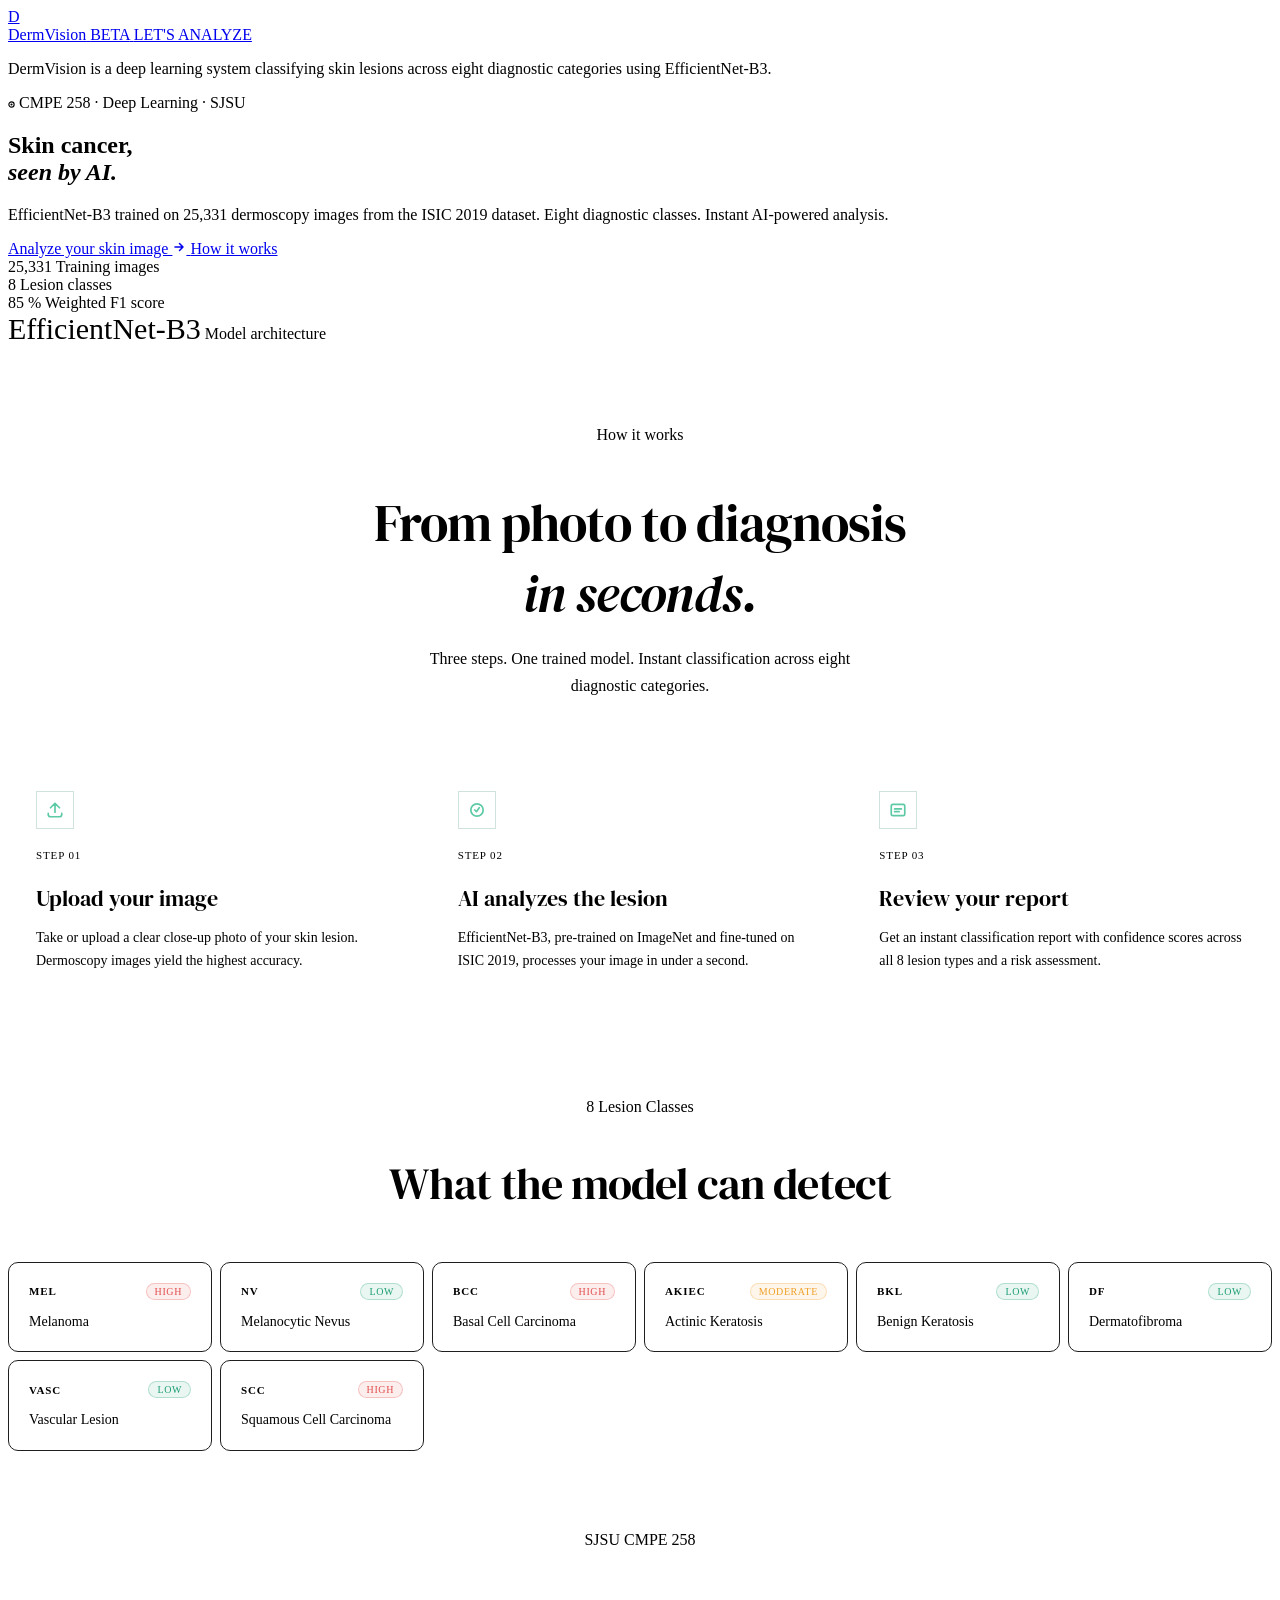
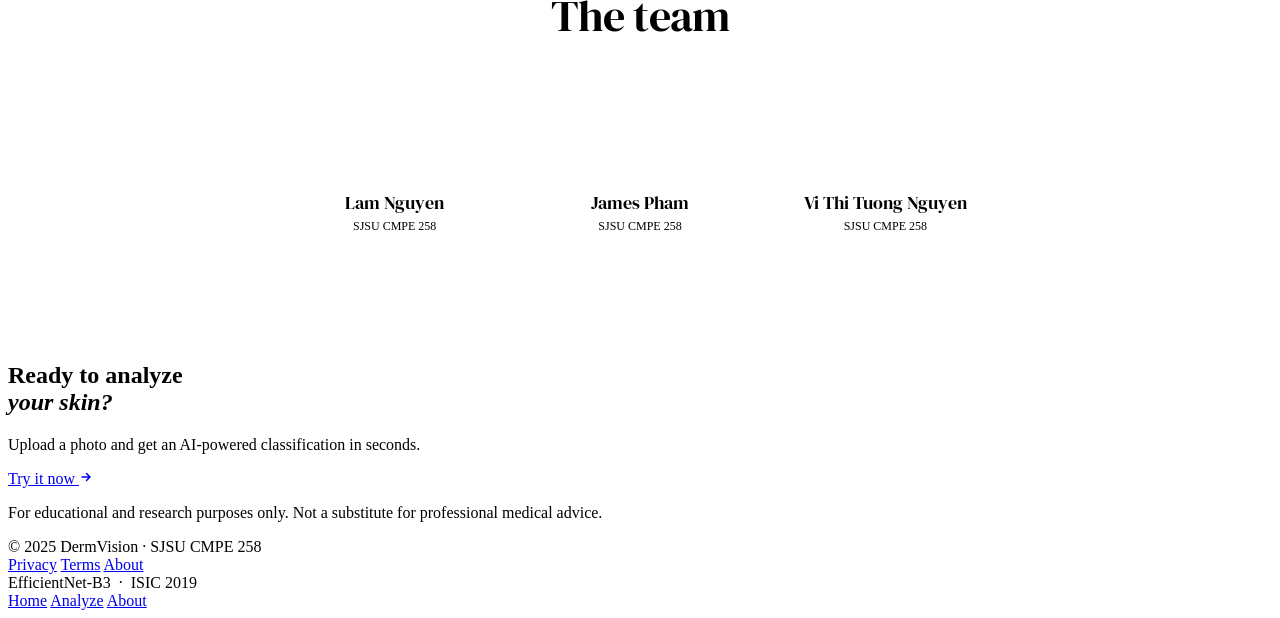
==== app/web/about.html @ 05128d47 "Add custom web UI with Three.js homepage, FastAPI server, and design system - app/server.py: FastAPI" ====
<!DOCTYPE html>
<html lang="en">
<head>
  <meta charset="UTF-8">
  <meta name="viewport" content="width=device-width, initial-scale=1.0">
  <title>DermVision — About</title>
  <link rel="preconnect" href="https://fonts.googleapis.com">
  <link rel="preconnect" href="https://fonts.gstatic.com" crossorigin>
  <link href="https://fonts.googleapis.com/css2?family=Space+Mono:wght@400;700&family=Unbounded:wght@300;400;700;900&family=DM+Sans:opsz,wght@9..40,300;9..40,400;9..40,500;9..40,600&family=DM+Serif+Display:ital@0;1&display=swap" rel="stylesheet">
  <link rel="stylesheet" href="/css/styles.css">
</head>
<body>

<!-- ── Shared top nav (matches homepage style) ────────────────────────── -->
<nav class="site-nav">
  <a href="/" class="site-logo-wrap">
    <div class="site-logo-circle">D</div>
    <span class="site-logo-name">DermVision</span>
    <span class="site-logo-badge">BETA</span>
  </a>
  <a href="/analyze" class="site-cta-btn">LET'S ANALYZE</a>
</nav>
<div class="site-tagline">
  <p>DermVision is a deep learning system classifying skin lesions across eight diagnostic categories using EfficientNet&#8209;B3.</p>
</div>

<div class="page-top">

  <!-- ── Hero ─────────────────────────────────────────────────────────── -->
  <section class="hero-about">
    <div class="container">
      <div class="hero-about-inner">
        <div class="badge" style="margin-bottom:20px;">
          <svg width="7" height="7" viewBox="0 0 8 8" fill="none">
            <circle cx="4" cy="4" r="3" stroke="currentColor" stroke-width="1.3"/>
            <circle cx="4" cy="4" r="1.2" fill="currentColor"/>
          </svg>
          CMPE 258 · Deep Learning · SJSU
        </div>
        <h1 class="hero-title">
          Skin cancer,<br><em>seen by AI.</em>
        </h1>
        <p class="hero-sub">
          EfficientNet-B3 trained on 25,331 dermoscopy images from the ISIC 2019 dataset.
          Eight diagnostic classes. Instant AI-powered analysis.
        </p>
        <div class="hero-actions">
          <a href="/analyze" class="btn btn-primary btn-lg">
            Analyze your skin image
            <svg width="14" height="14" viewBox="0 0 14 14" fill="none">
              <path d="M3 7h8M7.5 3.5L11 7l-3.5 3.5" stroke="currentColor" stroke-width="1.5" stroke-linecap="round" stroke-linejoin="round"/>
            </svg>
          </a>
          <a href="#how" class="btn btn-secondary btn-lg">How it works</a>
        </div>
      </div>
    </div>
  </section>

  <!-- ── Stats strip ────────────────────────────────────────────────────── -->
  <div class="stats-strip section-reveal">
    <div class="stat-item">
      <span class="stat-num" data-count="25331">0</span>
      <span class="stat-label">Training images</span>
    </div>
    <div class="stat-item">
      <span class="stat-num" data-count="8">0</span>
      <span class="stat-label">Lesion classes</span>
    </div>
    <div class="stat-item">
      <span class="stat-num" data-count="85">0</span>
      <span class="stat-label">% Weighted F1 score</span>
    </div>
    <div class="stat-item">
      <span class="stat-num" style="font-size:clamp(20px,3vw,30px);padding-top:6px;">EfficientNet-B3</span>
      <span class="stat-label">Model architecture</span>
    </div>
  </div>

  <!-- ── How it works ───────────────────────────────────────────────────── -->
  <section id="how" style="padding:80px 0 0;">
    <div class="container">
      <div style="text-align:center;margin-bottom:60px;" class="section-reveal">
        <span class="badge" style="margin-bottom:16px;">How it works</span>
        <h2 style="font-family:'DM Serif Display',serif;font-size:clamp(32px,5vw,52px);font-weight:400;letter-spacing:-0.02em;margin-bottom:16px;">
          From photo to diagnosis<br><em style="font-style:italic;">in seconds.</em>
        </h2>
        <p style="font-size:16px;color:var(--text-secondary);max-width:460px;margin:0 auto;line-height:1.7;">
          Three steps. One trained model. Instant classification across eight diagnostic categories.
        </p>
      </div>

      <div style="display:grid;grid-template-columns:repeat(auto-fit,minmax(240px,1fr));gap:1px;background:var(--bg-border);border:var(--border);border-radius:var(--r-lg);overflow:hidden;margin-bottom:80px;" class="section-reveal">
        <!-- Step 1 -->
        <div style="background:var(--bg-surface);padding:32px 28px;">
          <div style="width:36px;height:36px;border-radius:var(--r-md);background:var(--accent-subtle);border:0.5px solid rgba(15,110,86,0.2);display:flex;align-items:center;justify-content:center;margin-bottom:20px;">
            <svg width="18" height="18" viewBox="0 0 16 16" fill="none">
              <path d="M8 2v8M4 6l4-4 4 4" stroke="#5dcaa5" stroke-width="1.5" stroke-linecap="round" stroke-linejoin="round"/>
              <path d="M2 11v1a2 2 0 002 2h8a2 2 0 002-2v-1" stroke="#5dcaa5" stroke-width="1.5" stroke-linecap="round"/>
            </svg>
          </div>
          <div style="font-size:11px;font-weight:500;letter-spacing:.08em;text-transform:uppercase;color:var(--text-muted);margin-bottom:10px;">Step 01</div>
          <h3 style="font-family:'DM Serif Display',serif;font-size:22px;font-weight:400;margin-bottom:10px;">Upload your image</h3>
          <p style="font-size:14px;color:var(--text-secondary);line-height:1.6;">Take or upload a clear close-up photo of your skin lesion. Dermoscopy images yield the highest accuracy.</p>
        </div>
        <!-- Step 2 -->
        <div style="background:var(--bg-surface);padding:32px 28px;">
          <div style="width:36px;height:36px;border-radius:var(--r-md);background:var(--accent-subtle);border:0.5px solid rgba(15,110,86,0.2);display:flex;align-items:center;justify-content:center;margin-bottom:20px;">
            <svg width="18" height="18" viewBox="0 0 16 16" fill="none">
              <circle cx="8" cy="8" r="5.5" stroke="#5dcaa5" stroke-width="1.5"/>
              <path d="M6 8l1.5 1.5L10 6" stroke="#5dcaa5" stroke-width="1.5" stroke-linecap="round" stroke-linejoin="round"/>
            </svg>
          </div>
          <div style="font-size:11px;font-weight:500;letter-spacing:.08em;text-transform:uppercase;color:var(--text-muted);margin-bottom:10px;">Step 02</div>
          <h3 style="font-family:'DM Serif Display',serif;font-size:22px;font-weight:400;margin-bottom:10px;">AI analyzes the lesion</h3>
          <p style="font-size:14px;color:var(--text-secondary);line-height:1.6;">EfficientNet-B3, pre-trained on ImageNet and fine-tuned on ISIC 2019, processes your image in under a second.</p>
        </div>
        <!-- Step 3 -->
        <div style="background:var(--bg-surface);padding:32px 28px;">
          <div style="width:36px;height:36px;border-radius:var(--r-md);background:var(--accent-subtle);border:0.5px solid rgba(15,110,86,0.2);display:flex;align-items:center;justify-content:center;margin-bottom:20px;">
            <svg width="18" height="18" viewBox="0 0 16 16" fill="none">
              <rect x="2" y="3" width="12" height="10" rx="1.5" stroke="#5dcaa5" stroke-width="1.5"/>
              <path d="M5 7h6M5 9.5h4" stroke="#5dcaa5" stroke-width="1.5" stroke-linecap="round"/>
            </svg>
          </div>
          <div style="font-size:11px;font-weight:500;letter-spacing:.08em;text-transform:uppercase;color:var(--text-muted);margin-bottom:10px;">Step 03</div>
          <h3 style="font-family:'DM Serif Display',serif;font-size:22px;font-weight:400;margin-bottom:10px;">Review your report</h3>
          <p style="font-size:14px;color:var(--text-secondary);line-height:1.6;">Get an instant classification report with confidence scores across all 8 lesion types and a risk assessment.</p>
        </div>
      </div>
    </div>
  </section>

  <!-- ── Classes grid ───────────────────────────────────────────────────── -->
  <section id="research" style="padding:0 0 80px;" class="section-reveal">
    <div class="container">
      <div style="text-align:center;margin-bottom:48px;">
        <span class="badge" style="margin-bottom:16px;">8 Lesion Classes</span>
        <h2 style="font-family:'DM Serif Display',serif;font-size:clamp(28px,4vw,44px);font-weight:400;letter-spacing:-0.02em;">
          What the model can detect
        </h2>
      </div>
      <div style="display:grid;grid-template-columns:repeat(auto-fill,minmax(200px,1fr));gap:8px;" id="classes-grid"></div>
      <script>
        (function(){
          var classes=[
            ["MEL","Melanoma","high","#e24b4a"],
            ["NV","Melanocytic Nevus","low","#1d9e75"],
            ["BCC","Basal Cell Carcinoma","high","#e24b4a"],
            ["AKIEC","Actinic Keratosis","moderate","#ef9f27"],
            ["BKL","Benign Keratosis","low","#1d9e75"],
            ["DF","Dermatofibroma","low","#1d9e75"],
            ["VASC","Vascular Lesion","low","#1d9e75"],
            ["SCC","Squamous Cell Carcinoma","high","#e24b4a"]
          ];
          var grid=document.getElementById("classes-grid");
          classes.forEach(function(c){
            var code=c[0],name=c[1],risk=c[2],color=c[3];
            var div=document.createElement("div");
            div.style.cssText="background:var(--bg-surface);border:0.5px solid #1f1f1f;border-radius:10px;padding:20px;transition:transform 200ms ease,border-color 150ms ease;cursor:default;";
            div.onmouseover=function(){this.style.transform="translateY(-3px)";this.style.borderColor="rgba(255,255,255,0.1)";};
            div.onmouseout=function(){this.style.transform="";this.style.borderColor="";};
            div.innerHTML='<div style="display:flex;align-items:center;justify-content:space-between;margin-bottom:12px;"><span style="font-size:11px;font-weight:600;letter-spacing:.08em;color:var(--text-muted)">'+code+'</span><span style="display:inline-flex;align-items:center;gap:4px;font-size:10px;font-weight:500;letter-spacing:.06em;text-transform:uppercase;background:'+color+'18;color:'+color+';border:0.5px solid '+color+'44;border-radius:999px;padding:2px 8px;">'+risk+'</span></div><div style="font-size:14px;font-weight:500;color:var(--text-primary);line-height:1.4;">'+name+'</div>';
            grid.appendChild(div);
          });
        })();
      </script>
    </div>
  </section>

  <!-- ── Team ───────────────────────────────────────────────────────────── -->
  <section style="padding:0 0 80px;" class="section-reveal">
    <div class="container">
      <div style="text-align:center;margin-bottom:48px;">
        <span class="badge" style="margin-bottom:16px;">SJSU CMPE 258</span>
        <h2 style="font-family:'DM Serif Display',serif;font-size:clamp(28px,4vw,44px);font-weight:400;letter-spacing:-0.02em;">
          The team
        </h2>
      </div>
      <div style="display:grid;grid-template-columns:repeat(auto-fit,minmax(200px,1fr));gap:16px;max-width:720px;margin:0 auto;">
        <div style="background:var(--bg-surface);border:var(--border);border-radius:var(--r-lg);padding:28px 24px;text-align:center;">
          <div style="width:52px;height:52px;border-radius:50%;background:var(--accent);display:flex;align-items:center;justify-content:center;margin:0 auto 16px;font-family:'DM Serif Display',serif;font-size:22px;color:#fff;font-style:italic;">L</div>
          <div style="font-family:'DM Serif Display',serif;font-size:18px;margin-bottom:4px;">Lam Nguyen</div>
          <div style="font-size:12px;color:var(--text-muted);">SJSU CMPE 258</div>
        </div>
        <div style="background:var(--bg-surface);border:var(--border);border-radius:var(--r-lg);padding:28px 24px;text-align:center;">
          <div style="width:52px;height:52px;border-radius:50%;background:var(--accent);display:flex;align-items:center;justify-content:center;margin:0 auto 16px;font-family:'DM Serif Display',serif;font-size:22px;color:#fff;font-style:italic;">J</div>
          <div style="font-family:'DM Serif Display',serif;font-size:18px;margin-bottom:4px;">James Pham</div>
          <div style="font-size:12px;color:var(--text-muted);">SJSU CMPE 258</div>
        </div>
        <div style="background:var(--bg-surface);border:var(--border);border-radius:var(--r-lg);padding:28px 24px;text-align:center;">
          <div style="width:52px;height:52px;border-radius:50%;background:var(--accent);display:flex;align-items:center;justify-content:center;margin:0 auto 16px;font-family:'DM Serif Display',serif;font-size:22px;color:#fff;font-style:italic;">V</div>
          <div style="font-family:'DM Serif Display',serif;font-size:18px;margin-bottom:4px;">Vi Thi Tuong Nguyen</div>
          <div style="font-size:12px;color:var(--text-muted);">SJSU CMPE 258</div>
        </div>
      </div>
    </div>
  </section>

  <!-- ── CTA ────────────────────────────────────────────────────────────── -->
  <section class="home-cta section-reveal">
    <h2 class="home-cta-title">
      Ready to analyze<br><em>your skin?</em>
    </h2>
    <p class="home-cta-sub">
      Upload a photo and get an AI-powered classification in seconds.
    </p>
    <a href="/analyze" class="btn btn-primary btn-lg">
      Try it now
      <svg width="14" height="14" viewBox="0 0 14 14" fill="none">
        <path d="M3 7h8M7.5 3.5L11 7l-3.5 3.5" stroke="currentColor" stroke-width="1.5" stroke-linecap="round" stroke-linejoin="round"/>
      </svg>
    </a>
    <p class="home-cta-disclaimer">
      For educational and research purposes only. Not a substitute for professional medical advice.
    </p>
  </section>

  <!-- ── Footer ─────────────────────────────────────────────────────────── -->
  <footer class="footer">
    <span class="footer-copy">© 2025 DermVision · SJSU CMPE 258</span>
    <div class="footer-links">
      <a href="#">Privacy</a>
      <a href="#">Terms</a>
      <a href="/about">About</a>
    </div>
    <div class="footer-model">
      <div class="footer-dot"></div>
      EfficientNet-B3 &nbsp;·&nbsp; ISIC 2019
    </div>
  </footer>

</div><!-- .page-top -->

<script>
  (function(){
    // Scroll-entrance: sections slide up when they enter view
    // Sections are VISIBLE by default — animation is progressive enhancement only
    var obs = new IntersectionObserver(function(entries){
      entries.forEach(function(e){
        if(e.isIntersecting){
          e.target.classList.add("will-animate");
          requestAnimationFrame(function(){
            requestAnimationFrame(function(){
              e.target.classList.add("visible");
            });
          });
          obs.unobserve(e.target);
        }
      });
    }, {threshold: 0.08, rootMargin: "0px 0px -30px 0px"});

    document.querySelectorAll(".section-reveal").forEach(function(el){ obs.observe(el); });

    // Counter animation
    var strip = document.querySelector(".stats-strip");
    if(strip){
      var cObs = new IntersectionObserver(function(entries){
        if(entries[0].isIntersecting){
          document.querySelectorAll("[data-count]").forEach(function(el){
            var target = parseFloat(el.dataset.count);
            var isFloat = String(target).includes(".");
            var dur = 1200, start = performance.now();
            (function update(now){
              var t = Math.min((now-start)/dur, 1);
              var ease = 1 - Math.pow(1-t, 3);
              el.textContent = isFloat ? (target*ease).toFixed(2) : Math.round(target*ease).toLocaleString();
              if(t < 1) requestAnimationFrame(update);
            })(performance.now());
          });
          cObs.disconnect();
        }
      }, {threshold: 0.3});
      cObs.observe(strip);
    }
  })();
</script>

<!-- ── Bottom pill nav ──────────────────────────────────────────────────── -->
<nav class="site-bottom-nav">
  <a href="/" class="site-pill-btn">Home</a>
  <a href="/analyze" class="site-pill-btn">Analyze</a>
  <a href="/about" class="site-pill-btn active">About</a>
</nav>
</body>
</html>
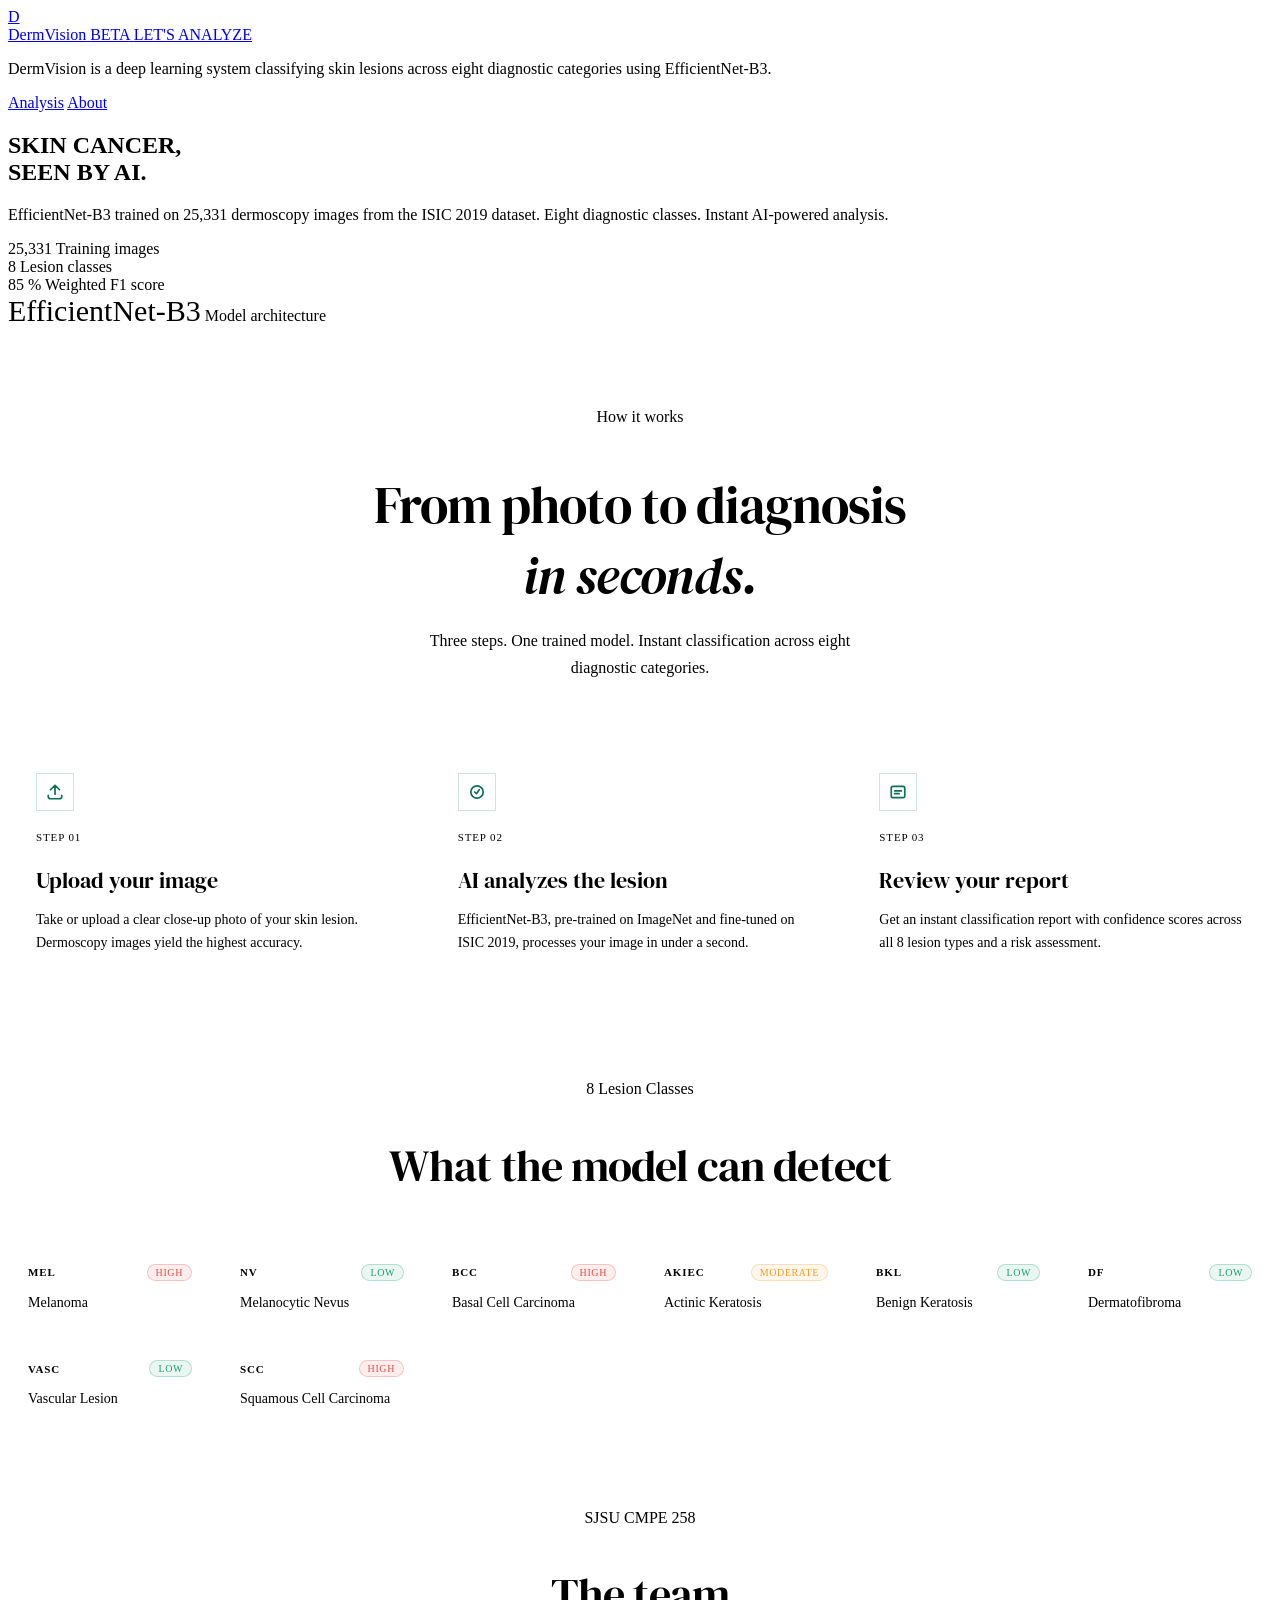
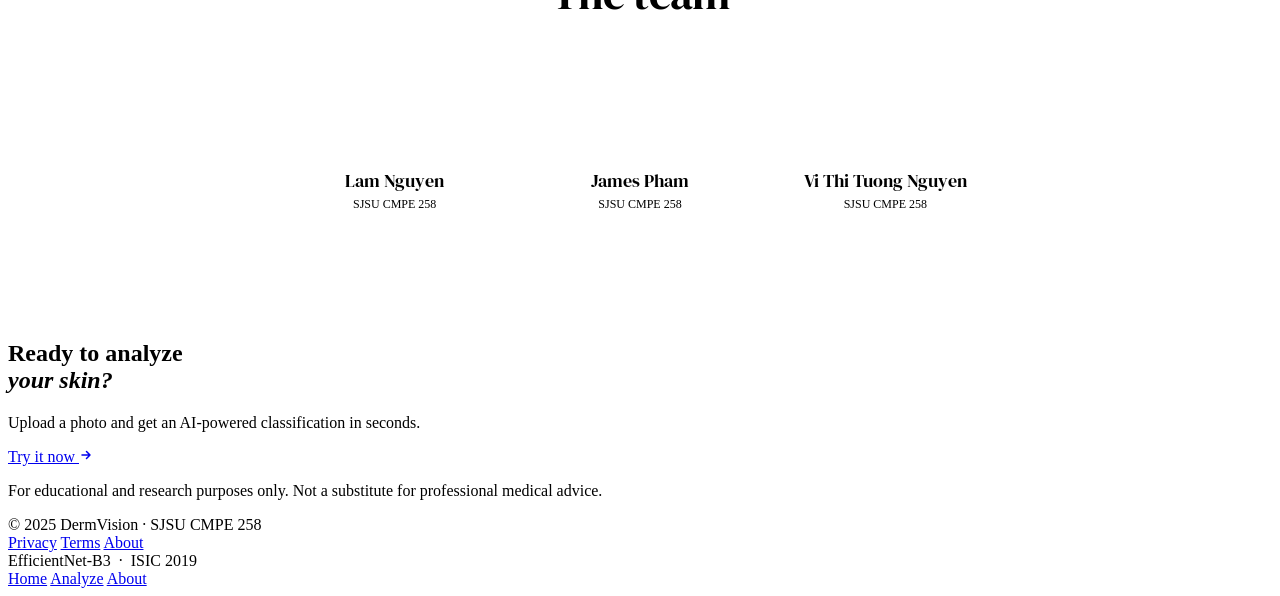
==== commit 6c4bcdf7: "modified CSS style and design for Analysis and About pages" ====
--- a/app/web/about.html
+++ b/app/web/about.html
@@ -9,9 +9,9 @@
   <link href="https://fonts.googleapis.com/css2?family=Space+Mono:wght@400;700&family=Unbounded:wght@300;400;700;900&family=DM+Sans:opsz,wght@9..40,300;9..40,400;9..40,500;9..40,600&family=DM+Serif+Display:ital@0;1&display=swap" rel="stylesheet">
   <link rel="stylesheet" href="/css/styles.css">
 </head>
-<body>
-
-<!-- ── Shared top nav (matches homepage style) ────────────────────────── -->
+<body class="about-page">
+
+<!-- ── Shared top nav ────────────────────────────────────────────────── -->
 <nav class="site-nav">
   <a href="/" class="site-logo-wrap">
     <div class="site-logo-circle">D</div>
@@ -26,38 +26,26 @@
 
 <div class="page-top">
 
-  <!-- ── Hero ─────────────────────────────────────────────────────────── -->
-  <section class="hero-about">
-    <div class="container">
-      <div class="hero-about-inner">
-        <div class="badge" style="margin-bottom:20px;">
-          <svg width="7" height="7" viewBox="0 0 8 8" fill="none">
-            <circle cx="4" cy="4" r="3" stroke="currentColor" stroke-width="1.3"/>
-            <circle cx="4" cy="4" r="1.2" fill="currentColor"/>
-          </svg>
-          CMPE 258 · Deep Learning · SJSU
-        </div>
-        <h1 class="hero-title">
-          Skin cancer,<br><em>seen by AI.</em>
-        </h1>
-        <p class="hero-sub">
-          EfficientNet-B3 trained on 25,331 dermoscopy images from the ISIC 2019 dataset.
+  <!-- ── Phantom hero ──────────────────────────────────────────────────── -->
+  <section class="phantom-hero">
+    <div class="container phantom-hero-inner">
+      <div class="phantom-sidenav">
+        <a href="/analyze" class="phantom-sidenav-btn">Analysis</a>
+        <a href="/about"   class="phantom-sidenav-btn active">About</a>
+      </div>
+      <div class="phantom-headline-block">
+        <h1 class="phantom-headline">SKIN CANCER,<br>SEEN BY AI.</h1>
+        <p class="phantom-hero-desc">
+          EfficientNet&#8209;B3 trained on 25,331 dermoscopy images from the ISIC 2019 dataset.
           Eight diagnostic classes. Instant AI-powered analysis.
         </p>
-        <div class="hero-actions">
-          <a href="/analyze" class="btn btn-primary btn-lg">
-            Analyze your skin image
-            <svg width="14" height="14" viewBox="0 0 14 14" fill="none">
-              <path d="M3 7h8M7.5 3.5L11 7l-3.5 3.5" stroke="currentColor" stroke-width="1.5" stroke-linecap="round" stroke-linejoin="round"/>
-            </svg>
-          </a>
-          <a href="#how" class="btn btn-secondary btn-lg">How it works</a>
-        </div>
-      </div>
-    </div>
-  </section>
-
-  <!-- ── Stats strip ────────────────────────────────────────────────────── -->
+      </div>
+    </div>
+  </section>
+
+  <div class="phantom-sep"></div>
+
+  <!-- ── Stats strip ───────────────────────────────────────────────────── -->
   <div class="stats-strip section-reveal">
     <div class="stat-item">
       <span class="stat-num" data-count="25331">0</span>
@@ -77,7 +65,7 @@
     </div>
   </div>
 
-  <!-- ── How it works ───────────────────────────────────────────────────── -->
+  <!-- ── How it works ──────────────────────────────────────────────────── -->
   <section id="how" style="padding:80px 0 0;">
     <div class="container">
       <div style="text-align:center;margin-bottom:60px;" class="section-reveal">
@@ -91,40 +79,37 @@
       </div>
 
       <div style="display:grid;grid-template-columns:repeat(auto-fit,minmax(240px,1fr));gap:1px;background:var(--bg-border);border:var(--border);border-radius:var(--r-lg);overflow:hidden;margin-bottom:80px;" class="section-reveal">
-        <!-- Step 1 -->
         <div style="background:var(--bg-surface);padding:32px 28px;">
           <div style="width:36px;height:36px;border-radius:var(--r-md);background:var(--accent-subtle);border:0.5px solid rgba(15,110,86,0.2);display:flex;align-items:center;justify-content:center;margin-bottom:20px;">
             <svg width="18" height="18" viewBox="0 0 16 16" fill="none">
-              <path d="M8 2v8M4 6l4-4 4 4" stroke="#5dcaa5" stroke-width="1.5" stroke-linecap="round" stroke-linejoin="round"/>
-              <path d="M2 11v1a2 2 0 002 2h8a2 2 0 002-2v-1" stroke="#5dcaa5" stroke-width="1.5" stroke-linecap="round"/>
+              <path d="M8 2v8M4 6l4-4 4 4" stroke="#0f6e56" stroke-width="1.5" stroke-linecap="round" stroke-linejoin="round"/>
+              <path d="M2 11v1a2 2 0 002 2h8a2 2 0 002-2v-1" stroke="#0f6e56" stroke-width="1.5" stroke-linecap="round"/>
             </svg>
           </div>
           <div style="font-size:11px;font-weight:500;letter-spacing:.08em;text-transform:uppercase;color:var(--text-muted);margin-bottom:10px;">Step 01</div>
-          <h3 style="font-family:'DM Serif Display',serif;font-size:22px;font-weight:400;margin-bottom:10px;">Upload your image</h3>
+          <h3 style="font-family:'DM Serif Display',serif;font-size:22px;font-weight:400;margin-bottom:10px;color:var(--text-primary);">Upload your image</h3>
           <p style="font-size:14px;color:var(--text-secondary);line-height:1.6;">Take or upload a clear close-up photo of your skin lesion. Dermoscopy images yield the highest accuracy.</p>
         </div>
-        <!-- Step 2 -->
         <div style="background:var(--bg-surface);padding:32px 28px;">
           <div style="width:36px;height:36px;border-radius:var(--r-md);background:var(--accent-subtle);border:0.5px solid rgba(15,110,86,0.2);display:flex;align-items:center;justify-content:center;margin-bottom:20px;">
             <svg width="18" height="18" viewBox="0 0 16 16" fill="none">
-              <circle cx="8" cy="8" r="5.5" stroke="#5dcaa5" stroke-width="1.5"/>
-              <path d="M6 8l1.5 1.5L10 6" stroke="#5dcaa5" stroke-width="1.5" stroke-linecap="round" stroke-linejoin="round"/>
+              <circle cx="8" cy="8" r="5.5" stroke="#0f6e56" stroke-width="1.5"/>
+              <path d="M6 8l1.5 1.5L10 6" stroke="#0f6e56" stroke-width="1.5" stroke-linecap="round" stroke-linejoin="round"/>
             </svg>
           </div>
           <div style="font-size:11px;font-weight:500;letter-spacing:.08em;text-transform:uppercase;color:var(--text-muted);margin-bottom:10px;">Step 02</div>
-          <h3 style="font-family:'DM Serif Display',serif;font-size:22px;font-weight:400;margin-bottom:10px;">AI analyzes the lesion</h3>
+          <h3 style="font-family:'DM Serif Display',serif;font-size:22px;font-weight:400;margin-bottom:10px;color:var(--text-primary);">AI analyzes the lesion</h3>
           <p style="font-size:14px;color:var(--text-secondary);line-height:1.6;">EfficientNet-B3, pre-trained on ImageNet and fine-tuned on ISIC 2019, processes your image in under a second.</p>
         </div>
-        <!-- Step 3 -->
         <div style="background:var(--bg-surface);padding:32px 28px;">
           <div style="width:36px;height:36px;border-radius:var(--r-md);background:var(--accent-subtle);border:0.5px solid rgba(15,110,86,0.2);display:flex;align-items:center;justify-content:center;margin-bottom:20px;">
             <svg width="18" height="18" viewBox="0 0 16 16" fill="none">
-              <rect x="2" y="3" width="12" height="10" rx="1.5" stroke="#5dcaa5" stroke-width="1.5"/>
-              <path d="M5 7h6M5 9.5h4" stroke="#5dcaa5" stroke-width="1.5" stroke-linecap="round"/>
+              <rect x="2" y="3" width="12" height="10" rx="1.5" stroke="#0f6e56" stroke-width="1.5"/>
+              <path d="M5 7h6M5 9.5h4" stroke="#0f6e56" stroke-width="1.5" stroke-linecap="round"/>
             </svg>
           </div>
           <div style="font-size:11px;font-weight:500;letter-spacing:.08em;text-transform:uppercase;color:var(--text-muted);margin-bottom:10px;">Step 03</div>
-          <h3 style="font-family:'DM Serif Display',serif;font-size:22px;font-weight:400;margin-bottom:10px;">Review your report</h3>
+          <h3 style="font-family:'DM Serif Display',serif;font-size:22px;font-weight:400;margin-bottom:10px;color:var(--text-primary);">Review your report</h3>
           <p style="font-size:14px;color:var(--text-secondary);line-height:1.6;">Get an instant classification report with confidence scores across all 8 lesion types and a risk assessment.</p>
         </div>
       </div>
@@ -136,7 +121,7 @@
     <div class="container">
       <div style="text-align:center;margin-bottom:48px;">
         <span class="badge" style="margin-bottom:16px;">8 Lesion Classes</span>
-        <h2 style="font-family:'DM Serif Display',serif;font-size:clamp(28px,4vw,44px);font-weight:400;letter-spacing:-0.02em;">
+        <h2 style="font-family:'DM Serif Display',serif;font-size:clamp(28px,4vw,44px);font-weight:400;letter-spacing:-0.02em;color:var(--text-primary);">
           What the model can detect
         </h2>
       </div>
@@ -157,9 +142,9 @@
           classes.forEach(function(c){
             var code=c[0],name=c[1],risk=c[2],color=c[3];
             var div=document.createElement("div");
-            div.style.cssText="background:var(--bg-surface);border:0.5px solid #1f1f1f;border-radius:10px;padding:20px;transition:transform 200ms ease,border-color 150ms ease;cursor:default;";
-            div.onmouseover=function(){this.style.transform="translateY(-3px)";this.style.borderColor="rgba(255,255,255,0.1)";};
-            div.onmouseout=function(){this.style.transform="";this.style.borderColor="";};
+            div.style.cssText="background:var(--bg-surface);border:var(--border);border-radius:10px;padding:20px;transition:transform 200ms ease,box-shadow 200ms ease;cursor:default;";
+            div.onmouseover=function(){this.style.transform="translateY(-3px)";this.style.boxShadow="0 8px 24px rgba(0,0,0,0.08)";};
+            div.onmouseout=function(){this.style.transform="";this.style.boxShadow="";};
             div.innerHTML='<div style="display:flex;align-items:center;justify-content:space-between;margin-bottom:12px;"><span style="font-size:11px;font-weight:600;letter-spacing:.08em;color:var(--text-muted)">'+code+'</span><span style="display:inline-flex;align-items:center;gap:4px;font-size:10px;font-weight:500;letter-spacing:.06em;text-transform:uppercase;background:'+color+'18;color:'+color+';border:0.5px solid '+color+'44;border-radius:999px;padding:2px 8px;">'+risk+'</span></div><div style="font-size:14px;font-weight:500;color:var(--text-primary);line-height:1.4;">'+name+'</div>';
             grid.appendChild(div);
           });
@@ -173,24 +158,24 @@
     <div class="container">
       <div style="text-align:center;margin-bottom:48px;">
         <span class="badge" style="margin-bottom:16px;">SJSU CMPE 258</span>
-        <h2 style="font-family:'DM Serif Display',serif;font-size:clamp(28px,4vw,44px);font-weight:400;letter-spacing:-0.02em;">
+        <h2 style="font-family:'DM Serif Display',serif;font-size:clamp(28px,4vw,44px);font-weight:400;letter-spacing:-0.02em;color:var(--text-primary);">
           The team
         </h2>
       </div>
       <div style="display:grid;grid-template-columns:repeat(auto-fit,minmax(200px,1fr));gap:16px;max-width:720px;margin:0 auto;">
         <div style="background:var(--bg-surface);border:var(--border);border-radius:var(--r-lg);padding:28px 24px;text-align:center;">
           <div style="width:52px;height:52px;border-radius:50%;background:var(--accent);display:flex;align-items:center;justify-content:center;margin:0 auto 16px;font-family:'DM Serif Display',serif;font-size:22px;color:#fff;font-style:italic;">L</div>
-          <div style="font-family:'DM Serif Display',serif;font-size:18px;margin-bottom:4px;">Lam Nguyen</div>
+          <div style="font-family:'DM Serif Display',serif;font-size:18px;margin-bottom:4px;color:var(--text-primary);">Lam Nguyen</div>
           <div style="font-size:12px;color:var(--text-muted);">SJSU CMPE 258</div>
         </div>
         <div style="background:var(--bg-surface);border:var(--border);border-radius:var(--r-lg);padding:28px 24px;text-align:center;">
           <div style="width:52px;height:52px;border-radius:50%;background:var(--accent);display:flex;align-items:center;justify-content:center;margin:0 auto 16px;font-family:'DM Serif Display',serif;font-size:22px;color:#fff;font-style:italic;">J</div>
-          <div style="font-family:'DM Serif Display',serif;font-size:18px;margin-bottom:4px;">James Pham</div>
+          <div style="font-family:'DM Serif Display',serif;font-size:18px;margin-bottom:4px;color:var(--text-primary);">James Pham</div>
           <div style="font-size:12px;color:var(--text-muted);">SJSU CMPE 258</div>
         </div>
         <div style="background:var(--bg-surface);border:var(--border);border-radius:var(--r-lg);padding:28px 24px;text-align:center;">
           <div style="width:52px;height:52px;border-radius:50%;background:var(--accent);display:flex;align-items:center;justify-content:center;margin:0 auto 16px;font-family:'DM Serif Display',serif;font-size:22px;color:#fff;font-style:italic;">V</div>
-          <div style="font-family:'DM Serif Display',serif;font-size:18px;margin-bottom:4px;">Vi Thi Tuong Nguyen</div>
+          <div style="font-family:'DM Serif Display',serif;font-size:18px;margin-bottom:4px;color:var(--text-primary);">Vi Thi Tuong Nguyen</div>
           <div style="font-size:12px;color:var(--text-muted);">SJSU CMPE 258</div>
         </div>
       </div>
@@ -216,7 +201,7 @@
     </p>
   </section>
 
-  <!-- ── Footer ─────────────────────────────────────────────────────────── -->
+  <!-- ── Footer ────────────────────────────────────────────────────────── -->
   <footer class="footer">
     <span class="footer-copy">© 2025 DermVision · SJSU CMPE 258</span>
     <div class="footer-links">
@@ -234,8 +219,6 @@
 
 <script>
   (function(){
-    // Scroll-entrance: sections slide up when they enter view
-    // Sections are VISIBLE by default — animation is progressive enhancement only
     var obs = new IntersectionObserver(function(entries){
       entries.forEach(function(e){
         if(e.isIntersecting){
@@ -252,7 +235,6 @@
 
     document.querySelectorAll(".section-reveal").forEach(function(el){ obs.observe(el); });
 
-    // Counter animation
     var strip = document.querySelector(".stats-strip");
     if(strip){
       var cObs = new IntersectionObserver(function(entries){
